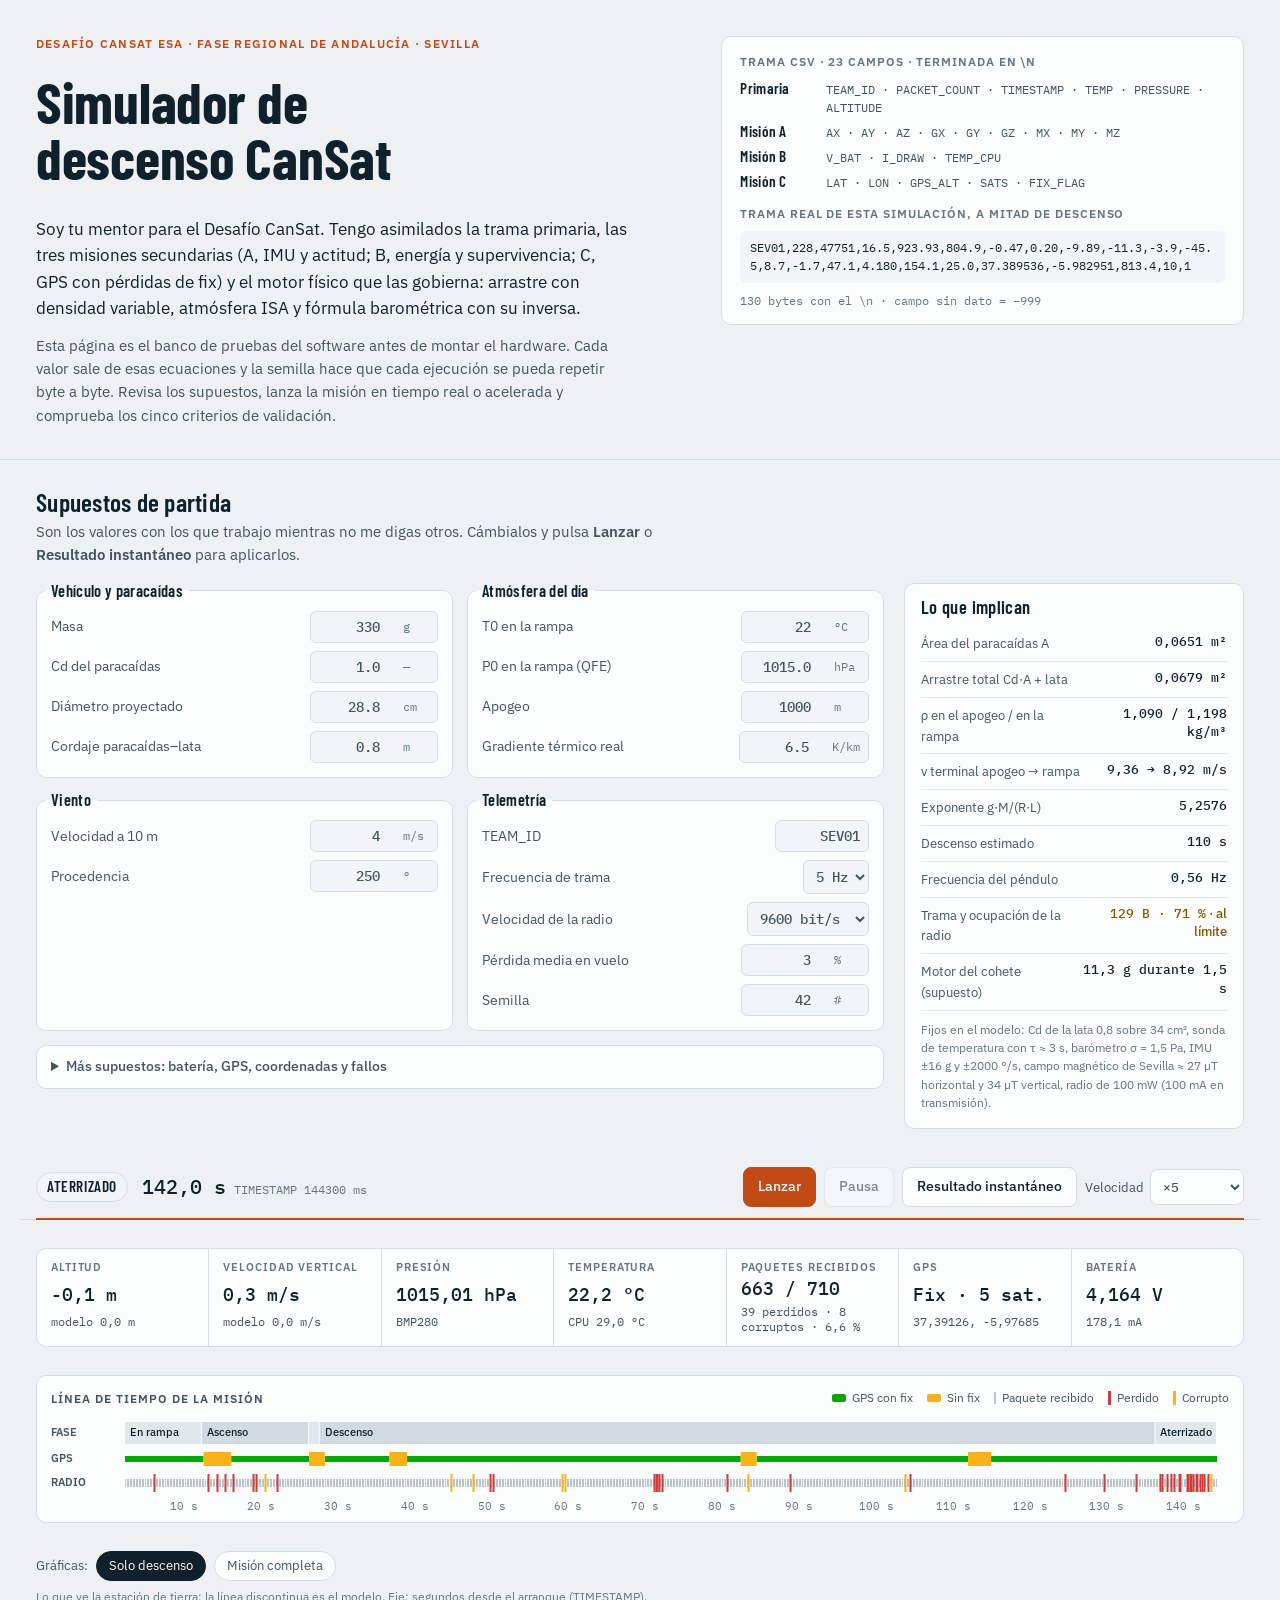
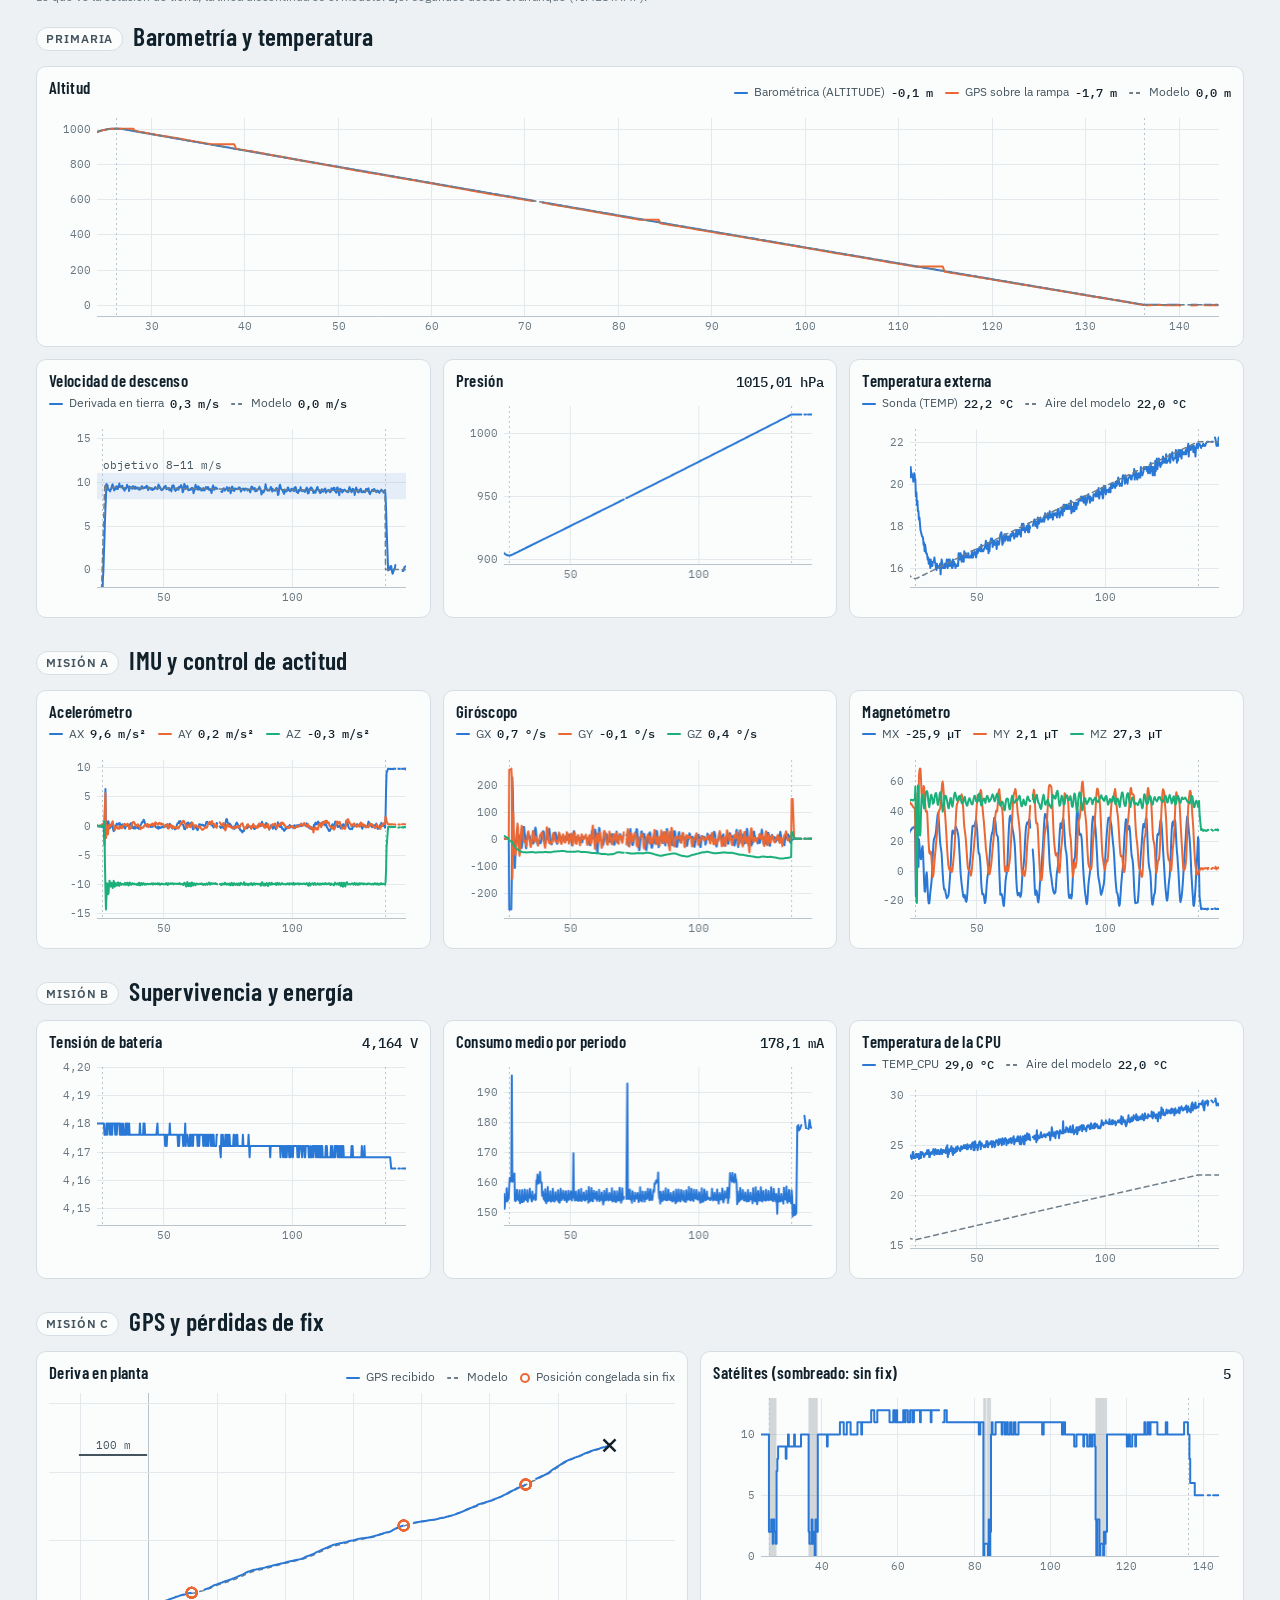
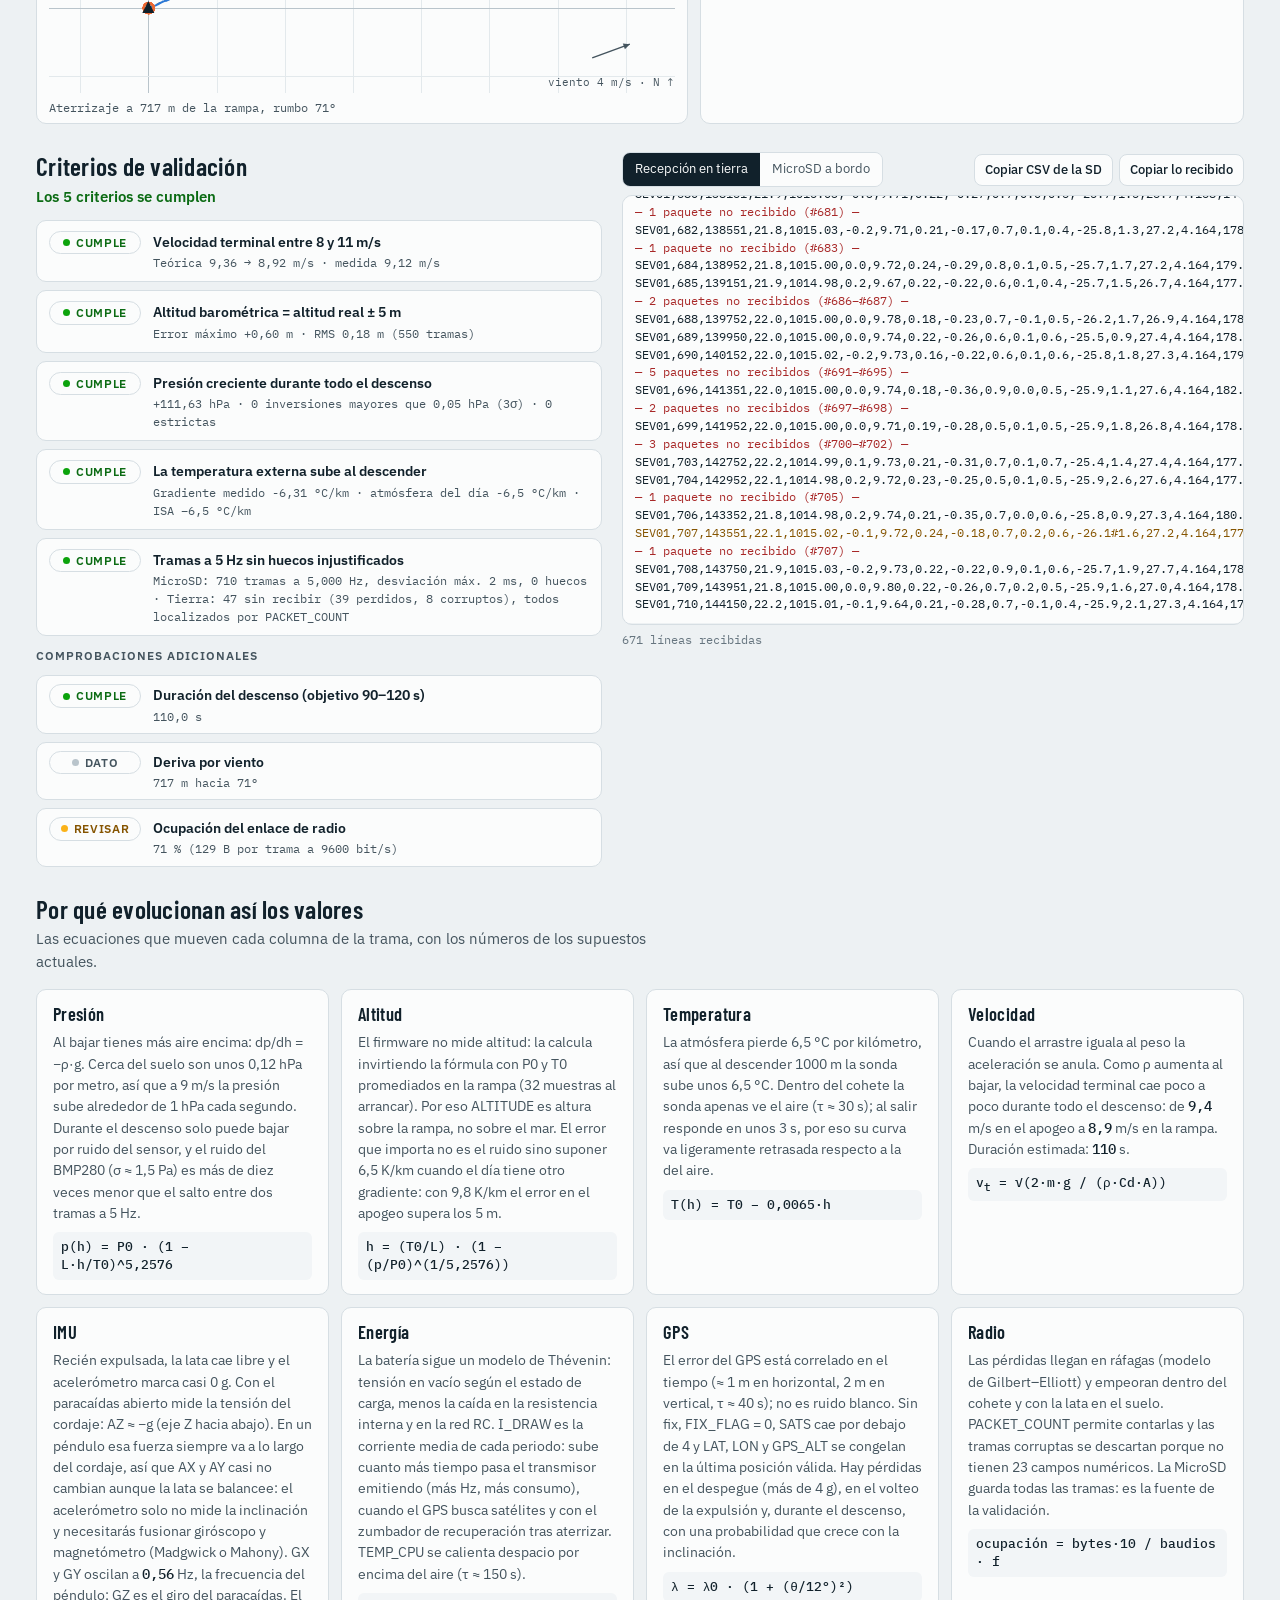
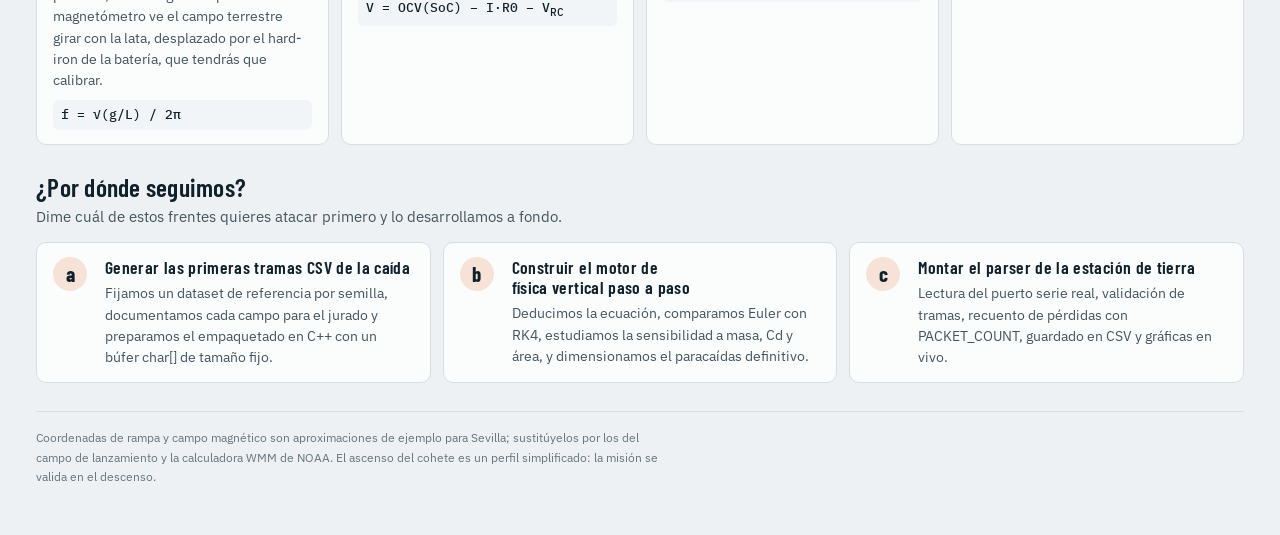
==== simulador/index.html @ bf9edc63 "Simulador web de descenso CanSat: física, sensores, trama, radio y validación Motor físico (arrastre" ====
<!doctype html>
<html lang="es">
<head>
<meta charset="utf-8">
<meta name="viewport" content="width=device-width, initial-scale=1, viewport-fit=cover">
<title>Simulador de descenso CanSat</title>
<meta name="claude:viewport-fit-sides" content="cover">
<meta name="description" content="Banco de pruebas del software de un CanSat: física de descenso, sensores, trama CSV, radio, estación de tierra y validación.">
<link rel="preconnect" href="https://fonts.googleapis.com">
<link rel="preconnect" href="https://fonts.gstatic.com" crossorigin>
<link rel="stylesheet" href="https://fonts.googleapis.com/css2?family=Barlow+Condensed:wght@500;600;700&family=IBM+Plex+Mono:wght@400;500&family=IBM+Plex+Sans:wght@400;500;600&display=swap">
<link rel="stylesheet" href="estilos.css">
</head>
<body>

<header class="brief">
  <div class="wrap brief-inner">
    <div class="brief-text">
      <p class="eyebrow">Desafío CanSat ESA · Fase regional de Andalucía · Sevilla</p>
      <h1>Simulador de descenso CanSat</h1>
      <p class="lead">Soy tu mentor para el Desafío CanSat. Tengo asimilados la trama primaria, las tres misiones secundarias (A, IMU y actitud; B, energía y supervivencia; C, GPS con pérdidas de fix) y el motor físico que las gobierna: arrastre con densidad variable, atmósfera ISA y fórmula barométrica con su inversa.</p>
      <p>Esta página es el banco de pruebas del software antes de montar el hardware. Cada valor sale de esas ecuaciones y la semilla hace que cada ejecución se pueda repetir byte a byte. Revisa los supuestos, lanza la misión en tiempo real o acelerada y comprueba los cinco criterios de validación.</p>
    </div>
    <aside class="frame-card" aria-labelledby="frame-title">
      <p class="card-label" id="frame-title">Trama CSV · 23 campos · terminada en \n</p>
      <dl class="frame-groups">
        <div><dt>Primaria</dt><dd>TEAM_ID · PACKET_COUNT · TIMESTAMP · TEMP · PRESSURE · ALTITUDE</dd></div>
        <div><dt>Misión A</dt><dd>AX · AY · AZ · GX · GY · GZ · MX · MY · MZ</dd></div>
        <div><dt>Misión B</dt><dd>V_BAT · I_DRAW · TEMP_CPU</dd></div>
        <div><dt>Misión C</dt><dd>LAT · LON · GPS_ALT · SATS · FIX_FLAG</dd></div>
      </dl>
      <p class="card-label">Trama real de esta simulación, a mitad de descenso</p>
      <p class="sample" id="sample-line">—</p>
      <p class="sample-meta"><span id="sample-bytes">—</span> · campo sin dato = −999</p>
    </aside>
  </div>
</header>

<main class="wrap">

  <section class="params" aria-labelledby="params-title">
    <div class="section-head">
      <h2 id="params-title">Supuestos de partida</h2>
      <p>Son los valores con los que trabajo mientras no me digas otros. Cámbialos y pulsa <b>Lanzar</b> o <b>Resultado instantáneo</b> para aplicarlos.</p>
    </div>
    <div class="params-grid">
      <form id="cfg" class="cfg" autocomplete="off">
        <fieldset>
          <legend>Vehículo y paracaídas</legend>
          <label for="f-mass">Masa <span class="field"><input id="f-mass" name="massG" type="number" step="1" min="150" max="600" value="330"><i>g</i></span></label>
          <label for="f-cd">Cd del paracaídas <span class="field"><input id="f-cd" name="cd" type="number" step="0.05" min="0.3" max="2" value="1.0"><i>—</i></span></label>
          <label for="f-chute">Diámetro proyectado <span class="field"><input id="f-chute" name="chuteCm" type="number" step="0.1" min="10" max="120" value="28.8"><i>cm</i></span></label>
          <label for="f-riser">Cordaje paracaídas–lata <span class="field"><input id="f-riser" name="riserM" type="number" step="0.05" min="0.2" max="3" value="0.8"><i>m</i></span></label>
        </fieldset>
        <fieldset>
          <legend>Atmósfera del día</legend>
          <label for="f-t0">T0 en la rampa <span class="field"><input id="f-t0" name="T0C" type="number" step="0.5" min="-20" max="45" value="22"><i>°C</i></span></label>
          <label for="f-p0">P0 en la rampa (QFE) <span class="field"><input id="f-p0" name="P0hPa" type="number" step="0.1" min="900" max="1060" value="1015.0"><i>hPa</i></span></label>
          <label for="f-apo">Apogeo <span class="field"><input id="f-apo" name="apogeeM" type="number" step="10" min="200" max="3000" value="1000"><i>m</i></span></label>
          <label for="f-lapse">Gradiente térmico real <span class="field"><input id="f-lapse" name="lapseKkm" type="number" step="0.1" min="-5" max="9.8" value="6.5"><i>K/km</i></span></label>
        </fieldset>
        <fieldset>
          <legend>Viento</legend>
          <label for="f-wind">Velocidad a 10 m <span class="field"><input id="f-wind" name="windMs" type="number" step="0.5" min="0" max="20" value="4"><i>m/s</i></span></label>
          <label for="f-wdir">Procedencia <span class="field"><input id="f-wdir" name="windFromDeg" type="number" step="5" min="0" max="359" value="250"><i>°</i></span></label>
        </fieldset>
        <fieldset>
          <legend>Telemetría</legend>
          <label for="f-team">TEAM_ID <span class="field"><input id="f-team" name="teamId" type="text" maxlength="12" value="SEV01" spellcheck="false"></span></label>
          <label for="f-rate">Frecuencia de trama <span class="field"><select id="f-rate" name="rateHz"><option value="1">1 Hz</option><option value="2">2 Hz</option><option value="3">3 Hz</option><option value="4">4 Hz</option><option value="5" selected>5 Hz</option></select></span></label>
          <label for="f-baud">Velocidad de la radio <span class="field"><select id="f-baud" name="baud"><option value="1200">1200 bit/s</option><option value="2400">2400 bit/s</option><option value="4800">4800 bit/s</option><option value="9600" selected>9600 bit/s</option><option value="19200">19200 bit/s</option></select></span></label>
          <label for="f-loss">Pérdida media en vuelo <span class="field"><input id="f-loss" name="lossPct" type="number" step="0.5" min="0" max="60" value="3"><i>%</i></span></label>
          <label for="f-seed">Semilla <span class="field"><input id="f-seed" name="seed" type="number" step="1" min="0" value="42"><i>#</i></span></label>
        </fieldset>
        <details class="advanced">
          <summary>Más supuestos: batería, GPS, coordenadas y fallos</summary>
          <fieldset>
            <legend class="sr-only">Supuestos avanzados</legend>
            <label for="f-gps">Actualización del GPS <span class="field"><select id="f-gps" name="gpsHz"><option value="1">1 Hz</option><option value="5" selected>5 Hz</option><option value="10">10 Hz</option></select></span></label>
            <label for="f-bat">Batería LiPo 1S <span class="field"><input id="f-bat" name="batteryMah" type="number" step="50" min="100" max="5000" value="600"><i>mAh</i></span></label>
            <label for="f-wait">Encendida en rampa antes <span class="field"><input id="f-wait" name="padWaitMin" type="number" step="5" min="0" max="180" value="0"><i>min</i></span></label>
            <label for="f-lat">Latitud de la rampa <span class="field"><input id="f-lat" name="lat0" type="number" step="0.0001" value="37.3891"><i>°</i></span></label>
            <label for="f-lon">Longitud de la rampa <span class="field"><input id="f-lon" name="lon0" type="number" step="0.0001" value="-5.9845"><i>°</i></span></label>
            <label for="f-elev">Elevación de la rampa <span class="field"><input id="f-elev" name="elevM" type="number" step="1" value="10"><i>m</i></span></label>
            <label class="check" for="f-faults"><input id="f-faults" name="faults" type="checkbox"> Inyectar fallos de sensor: el BMP280 calla 3 s y la IMU 2 s durante el descenso</label>
          </fieldset>
        </details>
      </form>

      <aside class="derived" aria-labelledby="derived-title">
        <h3 id="derived-title">Lo que implican</h3>
        <dl>
          <div><dt>Área del paracaídas A</dt><dd id="d-area">—</dd></div>
          <div><dt>Arrastre total Cd·A + lata</dt><dd id="d-cda">—</dd></div>
          <div><dt>ρ en el apogeo / en la rampa</dt><dd id="d-rho">—</dd></div>
          <div><dt>v terminal apogeo → rampa</dt><dd id="d-vt" data-state="ok">—</dd></div>
          <div><dt>Exponente g·M/(R·L)</dt><dd id="d-exp">—</dd></div>
          <div><dt>Descenso estimado</dt><dd id="d-tdesc">—</dd></div>
          <div><dt>Frecuencia del péndulo</dt><dd id="d-swing">—</dd></div>
          <div><dt>Trama y ocupación de la radio</dt><dd id="d-link" data-state="ok">—</dd></div>
          <div><dt>Motor del cohete (supuesto)</dt><dd id="d-boost">—</dd></div>
        </dl>
        <p class="fineprint">Fijos en el modelo: Cd de la lata 0,8 sobre 34 cm², sonda de temperatura con τ ≈ 3 s, barómetro σ = 1,5 Pa, IMU ±16 g y ±2000 °/s, campo magnético de Sevilla ≈ 27 µT horizontal y 34 µT vertical, radio de 100 mW (100 mA en transmisión).</p>
      </aside>
    </div>
  </section>

  <div class="controlbar" role="region" aria-label="Control de la simulación">
    <div class="cb-inner">
      <div class="cb-status">
        <span class="phase-pill" id="k-phase" data-phase="PAD">En rampa</span>
        <span class="clock"><span id="live-dot" class="live-dot" hidden></span><b id="k-time">0,0 s</b><small id="k-ts">TIMESTAMP 2350 ms</small></span>
      </div>
      <div class="cb-actions">
        <button type="button" id="btn-launch" class="btn btn-primary">Lanzar</button>
        <button type="button" id="btn-pause" class="btn" aria-pressed="false" disabled>Pausa</button>
        <button type="button" id="btn-instant" class="btn">Resultado instantáneo</button>
        <label class="speed" for="speed">Velocidad
          <select id="speed">
            <option value="1">×1 real</option>
            <option value="2">×2</option>
            <option value="5" selected>×5</option>
            <option value="10">×10</option>
            <option value="20">×20</option>
          </select>
        </label>
      </div>
      <p class="pending" id="pending-note" hidden>Has cambiado supuestos: se aplicarán en la próxima ejecución.</p>
      <div class="progress" id="progress" aria-hidden="true"></div>
    </div>
  </div>

  <section class="kpis" aria-label="Lectura actual en la estación de tierra">
    <div class="kpi"><span class="k-label">Altitud</span><b id="k-alt">—</b><small id="k-alt-sub"></small></div>
    <div class="kpi"><span class="k-label">Velocidad vertical</span><b id="k-vel">—</b><small id="k-vel-sub"></small></div>
    <div class="kpi"><span class="k-label">Presión</span><b id="k-pres">—</b><small>BMP280</small></div>
    <div class="kpi"><span class="k-label">Temperatura</span><b id="k-temp">—</b><small id="k-temp-sub"></small></div>
    <div class="kpi"><span class="k-label">Paquetes recibidos</span><b id="k-pkt">—</b><small id="k-pkt-sub"></small></div>
    <div class="kpi"><span class="k-label">GPS</span><b id="k-gps" data-state="ok">—</b><small id="k-gps-sub"></small></div>
    <div class="kpi"><span class="k-label">Batería</span><b id="k-bat">—</b><small id="k-bat-sub"></small></div>
  </section>

  <section class="timeline" aria-labelledby="tl-title">
    <div class="tl-head">
      <h2 id="tl-title" class="h-small">Línea de tiempo de la misión</h2>
      <ul class="tl-legend">
        <li><i class="sw sw-good"></i>GPS con fix</li>
        <li><i class="sw sw-warn"></i>Sin fix</li>
        <li><i class="sw sw-tick"></i>Paquete recibido</li>
        <li><i class="sw sw-bad"></i>Perdido</li>
        <li><i class="sw sw-warnline"></i>Corrupto</li>
      </ul>
    </div>
    <canvas id="cv-timeline" class="cv-timeline" role="img" aria-label="Fases de vuelo, estado del GPS y paquetes de radio a lo largo de la misión"></canvas>
  </section>

  <div class="view-switch" role="group" aria-label="Rango temporal de las gráficas">
    <span>Gráficas:</span>
    <button type="button" data-view="descent" aria-pressed="true">Solo descenso</button>
    <button type="button" data-view="full" aria-pressed="false">Misión completa</button>
    <span class="hint">Lo que ve la estación de tierra; la línea discontinua es el modelo. Eje: segundos desde el arranque (TIMESTAMP).</span>
  </div>

  <section class="group" aria-labelledby="g1">
    <h2 id="g1"><span class="tag">Primaria</span> Barometría y temperatura</h2>
    <div class="charts">
      <figure class="chart chart-wide" data-chart="alt">
        <figcaption><h3>Altitud</h3><ul class="legend"></ul></figcaption>
        <canvas role="img" aria-label="Altitud barométrica, GPS y del modelo frente al tiempo"></canvas>
      </figure>
      <figure class="chart" data-chart="vel">
        <figcaption><h3>Velocidad de descenso</h3><ul class="legend"></ul></figcaption>
        <canvas role="img" aria-label="Velocidad vertical derivada de la altitud frente a la banda objetivo de 8 a 11 m/s"></canvas>
      </figure>
      <figure class="chart" data-chart="pres">
        <figcaption><h3>Presión</h3><ul class="legend"></ul></figcaption>
        <canvas role="img" aria-label="Presión atmosférica frente al tiempo"></canvas>
      </figure>
      <figure class="chart" data-chart="temp">
        <figcaption><h3>Temperatura externa</h3><ul class="legend"></ul></figcaption>
        <canvas role="img" aria-label="Temperatura de la sonda y del aire frente al tiempo"></canvas>
      </figure>
    </div>
  </section>

  <section class="group" aria-labelledby="g2">
    <h2 id="g2"><span class="tag">Misión A</span> IMU y control de actitud</h2>
    <div class="charts charts-3">
      <figure class="chart" data-chart="acc">
        <figcaption><h3>Acelerómetro</h3><ul class="legend"></ul></figcaption>
        <canvas role="img" aria-label="Aceleraciones AX, AY y AZ"></canvas>
      </figure>
      <figure class="chart" data-chart="gyr">
        <figcaption><h3>Giróscopo</h3><ul class="legend"></ul></figcaption>
        <canvas role="img" aria-label="Velocidades angulares GX, GY y GZ"></canvas>
      </figure>
      <figure class="chart" data-chart="mag">
        <figcaption><h3>Magnetómetro</h3><ul class="legend"></ul></figcaption>
        <canvas role="img" aria-label="Campo magnético MX, MY y MZ"></canvas>
      </figure>
    </div>
  </section>

  <section class="group" aria-labelledby="g3">
    <h2 id="g3"><span class="tag">Misión B</span> Supervivencia y energía</h2>
    <div class="charts charts-3">
      <figure class="chart" data-chart="vbat">
        <figcaption><h3>Tensión de batería</h3><ul class="legend"></ul></figcaption>
        <canvas role="img" aria-label="Tensión de la batería frente al tiempo"></canvas>
      </figure>
      <figure class="chart" data-chart="idraw">
        <figcaption><h3>Consumo medio por periodo</h3><ul class="legend"></ul></figcaption>
        <canvas role="img" aria-label="Corriente consumida frente al tiempo"></canvas>
      </figure>
      <figure class="chart" data-chart="tcpu">
        <figcaption><h3>Temperatura de la CPU</h3><ul class="legend"></ul></figcaption>
        <canvas role="img" aria-label="Temperatura de la CPU y del aire frente al tiempo"></canvas>
      </figure>
    </div>
  </section>

  <section class="group" aria-labelledby="g4">
    <h2 id="g4"><span class="tag">Misión C</span> GPS y pérdidas de fix</h2>
    <div class="charts charts-gps">
      <figure class="chart chart-map">
        <figcaption><h3>Deriva en planta</h3>
          <ul class="legend">
            <li><i class="key" style="--c: var(--s1)"></i><span>GPS recibido</span></li>
            <li><i class="key key-dash" style="--c: var(--ref)"></i><span>Modelo</span></li>
            <li><i class="ring"></i><span>Posición congelada sin fix</span></li>
          </ul>
        </figcaption>
        <canvas id="cv-map" class="cv-map" role="img" aria-label="Trayectoria horizontal de la lata desde la rampa"></canvas>
        <p class="map-caption" id="map-caption">—</p>
      </figure>
      <figure class="chart" data-chart="sats">
        <figcaption><h3>Satélites (sombreado: sin fix)</h3><ul class="legend"></ul></figcaption>
        <canvas role="img" aria-label="Número de satélites y ventanas sin fix"></canvas>
      </figure>
    </div>
  </section>

  <section class="split" aria-label="Validación y registro de tramas">
    <div class="validation">
      <div class="section-head">
        <h2>Criterios de validación</h2>
        <p class="val-summary" id="val-summary" data-state="pending">—</p>
      </div>
      <ol class="val-list" id="val-list"></ol>
      <h3 class="h-small">Comprobaciones adicionales</h3>
      <ul class="val-list val-info" id="val-info"></ul>
    </div>
    <div class="console">
      <div class="console-head">
        <div class="tabs" role="tablist" aria-label="Registro">
          <button type="button" role="tab" data-tab="rx" aria-selected="true">Recepción en tierra</button>
          <button type="button" role="tab" data-tab="sd" aria-selected="false">MicroSD a bordo</button>
        </div>
        <div class="console-actions">
          <button type="button" class="btn btn-small" id="copy-sd">Copiar CSV de la SD</button>
          <button type="button" class="btn btn-small" id="copy-rx">Copiar lo recibido</button>
        </div>
      </div>
      <div class="log" id="log" role="log" aria-live="off" tabindex="0"></div>
      <p class="log-count" id="log-count">—</p>
      <textarea id="copy-fallback" class="copy-fallback" rows="4" hidden aria-label="Texto para copiar"></textarea>
    </div>
  </section>

  <section class="physics" aria-labelledby="phys-title">
    <div class="section-head">
      <h2 id="phys-title">Por qué evolucionan así los valores</h2>
      <p>Las ecuaciones que mueven cada columna de la trama, con los números de los supuestos actuales.</p>
    </div>
    <div class="phys-grid">
      <article>
        <h3>Presión</h3>
        <p>Al bajar tienes más aire encima: dp/dh = −ρ·g. Cerca del suelo son unos 0,12 hPa por metro, así que a 9 m/s la presión sube alrededor de 1 hPa cada segundo. Durante el descenso solo puede bajar por ruido del sensor, y el ruido del BMP280 (σ ≈ 1,5 Pa) es más de diez veces menor que el salto entre dos tramas a 5 Hz.</p>
        <p class="eq">p(h) = P0 · (1 − L·h/T0)^5,2576</p>
      </article>
      <article>
        <h3>Altitud</h3>
        <p>El firmware no mide altitud: la calcula invirtiendo la fórmula con P0 y T0 promediados en la rampa (32 muestras al arrancar). Por eso ALTITUDE es altura sobre la rampa, no sobre el mar. El error que importa no es el ruido sino suponer 6,5 K/km cuando el día tiene otro gradiente: con 9,8 K/km el error en el apogeo supera los 5 m.</p>
        <p class="eq">h = (T0/L) · (1 − (p/P0)^(1/5,2576))</p>
      </article>
      <article>
        <h3>Temperatura</h3>
        <p>La atmósfera pierde 6,5 °C por kilómetro, así que al descender 1000 m la sonda sube unos 6,5 °C. Dentro del cohete la sonda apenas ve el aire (τ ≈ 30 s); al salir responde en unos 3 s, por eso su curva va ligeramente retrasada respecto a la del aire.</p>
        <p class="eq">T(h) = T0 − 0,0065·h</p>
      </article>
      <article>
        <h3>Velocidad</h3>
        <p>Cuando el arrastre iguala al peso la aceleración se anula. Como ρ aumenta al bajar, la velocidad terminal cae poco a poco durante todo el descenso: de <b data-live="vtTop">—</b> m/s en el apogeo a <b data-live="vtGround">—</b> m/s en la rampa. Duración estimada: <b data-live="tDesc">—</b> s.</p>
        <p class="eq">v<sub>t</sub> = √(2·m·g / (ρ·Cd·A))</p>
      </article>
      <article>
        <h3>IMU</h3>
        <p>Recién expulsada, la lata cae libre y el acelerómetro marca casi 0 g. Con el paracaídas abierto mide la tensión del cordaje: AZ ≈ −g (eje Z hacia abajo). En un péndulo esa fuerza siempre va a lo largo del cordaje, así que AX y AY casi no cambian aunque la lata se balancee: el acelerómetro solo no mide la inclinación y necesitarás fusionar giróscopo y magnetómetro (Madgwick o Mahony). GX y GY oscilan a <b data-live="fSwing">—</b> Hz, la frecuencia del péndulo; GZ es el giro del paracaídas. El magnetómetro ve el campo terrestre girar con la lata, desplazado por el hard-iron de la batería, que tendrás que calibrar.</p>
        <p class="eq">f = √(g/L) / 2π</p>
      </article>
      <article>
        <h3>Energía</h3>
        <p>La batería sigue un modelo de Thévenin: tensión en vacío según el estado de carga, menos la caída en la resistencia interna y en la red RC. I_DRAW es la corriente media de cada periodo: sube cuanto más tiempo pasa el transmisor emitiendo (más Hz, más consumo), cuando el GPS busca satélites y con el zumbador de recuperación tras aterrizar. TEMP_CPU se calienta despacio por encima del aire (τ ≈ 150 s).</p>
        <p class="eq">V = OCV(SoC) − I·R0 − V<sub>RC</sub></p>
      </article>
      <article>
        <h3>GPS</h3>
        <p>El error del GPS está correlado en el tiempo (≈ 1 m en horizontal, 2 m en vertical, τ ≈ 40 s); no es ruido blanco. Sin fix, FIX_FLAG = 0, SATS cae por debajo de 4 y LAT, LON y GPS_ALT se congelan en la última posición válida. Hay pérdidas en el despegue (más de 4 g), en el volteo de la expulsión y, durante el descenso, con una probabilidad que crece con la inclinación.</p>
        <p class="eq">λ = λ0 · (1 + (θ/12°)²)</p>
      </article>
      <article>
        <h3>Radio</h3>
        <p>Las pérdidas llegan en ráfagas (modelo de Gilbert–Elliott) y empeoran dentro del cohete y con la lata en el suelo. PACKET_COUNT permite contarlas y las tramas corruptas se descartan porque no tienen 23 campos numéricos. La MicroSD guarda todas las tramas: es la fuente de la validación.</p>
        <p class="eq">ocupación = bytes·10 / baudios · f</p>
      </article>
    </div>
  </section>

  <section class="next" aria-labelledby="next-title">
    <div class="section-head">
      <h2 id="next-title">¿Por dónde seguimos?</h2>
      <p>Dime cuál de estos frentes quieres atacar primero y lo desarrollamos a fondo.</p>
    </div>
    <ol class="next-list">
      <li><span class="opt">a</span><div><h3>Generar las primeras tramas CSV de la caída</h3><p>Fijamos un dataset de referencia por semilla, documentamos cada campo para el jurado y preparamos el empaquetado en C++ con un búfer char[] de tamaño fijo.</p></div></li>
      <li><span class="opt">b</span><div><h3>Construir el motor de física vertical paso a paso</h3><p>Deducimos la ecuación, comparamos Euler con RK4, estudiamos la sensibilidad a masa, Cd y área, y dimensionamos el paracaídas definitivo.</p></div></li>
      <li><span class="opt">c</span><div><h3>Montar el parser de la estación de tierra</h3><p>Lectura del puerto serie real, validación de tramas, recuento de pérdidas con PACKET_COUNT, guardado en CSV y gráficas en vivo.</p></div></li>
    </ol>
  </section>

  <footer class="foot">
    <p>Coordenadas de rampa y campo magnético son aproximaciones de ejemplo para Sevilla; sustitúyelos por los del campo de lanzamiento y la calculadora WMM de NOAA. El ascenso del cohete es un perfil simplificado: la misión se valida en el descenso.</p>
  </footer>
</main>

<script src="simulacion.js"></script>
</body>
</html>
---- simulador/estilos.css ----
/* Consola de estación de tierra: cabecera con el briefing del mentor, panel de supuestos,
   barra de control fija, instrumentos agrupados por misión, validación junto al registro de tramas. */
:root {
  --bg: #edf1f3;          /* plano de la página: gris frío de sala de control */
  --panel: #fbfcfc;       /* superficie de instrumentos */
  --panel-2: #f2f5f7;
  --ink: #11212b;
  --ink-2: #44545e;
  --muted: #66757f;
  --line: #d6dee3;
  --grid: #e3e9ec;
  --axis: #b9c4cb;
  --accent: #c24a17;      /* naranja de paracaídas, solo para la acción principal y el instante actual */
  --accent-ink: #ffffff;
  --accent-soft: #f6e2d7;
  --s1: #2a78d6;
  --s2: #eb6834;
  --s3: #1baf7a;
  --ref: #6f7e88;
  --band: rgba(42, 120, 214, 0.10);
  --shade: rgba(102, 117, 127, 0.18);
  --good: #0ca30c;
  --good-ink: #0b6b13;
  --warn: #fab219;
  --warn-ink: #855400;
  --bad: #d03b3b;
  --bad-ink: #a82828;
  --seg-1: #e1e8ec;
  --seg-2: #d0dae0;
  --font-display: "Barlow Condensed", "Arial Narrow", "Roboto Condensed", system-ui, sans-serif;
  --font-body: "IBM Plex Sans", system-ui, -apple-system, "Segoe UI", Roboto, sans-serif;
  --font-mono: "IBM Plex Mono", ui-monospace, "SFMono-Regular", Menlo, Consolas, monospace;
  --radius: 10px;
  --gutter-l: max(16px, env(safe-area-inset-left, 0px));
  --gutter-r: max(16px, env(safe-area-inset-right, 0px));
}

@media (prefers-color-scheme: dark) {
  :root:not([data-theme="light"]) {
    --bg: #0b1216;
    --panel: #121b20;
    --panel-2: #17222a;
    --ink: #e5ecef;
    --ink-2: #a6b3bb;
    --muted: #84929b;
    --line: #243239;
    --grid: #1e2a31;
    --axis: #35454e;
    --accent: #ee7340;
    --accent-ink: #170b05;
    --accent-soft: #3a2116;
    --s1: #3987e5;
    --s2: #d95926;
    --s3: #199e70;
    --ref: #8d9ba4;
    --band: rgba(57, 135, 229, 0.15);
    --shade: rgba(141, 155, 164, 0.18);
    --good-ink: #46c246;
    --warn-ink: #f2b53a;
    --bad-ink: #f07a7a;
    --seg-1: #1c2830;
    --seg-2: #26353e;
    color-scheme: dark;
  }
}
:root[data-theme="dark"] {
  --bg: #0b1216;
  --panel: #121b20;
  --panel-2: #17222a;
  --ink: #e5ecef;
  --ink-2: #a6b3bb;
  --muted: #84929b;
  --line: #243239;
  --grid: #1e2a31;
  --axis: #35454e;
  --accent: #ee7340;
  --accent-ink: #170b05;
  --accent-soft: #3a2116;
  --s1: #3987e5;
  --s2: #d95926;
  --s3: #199e70;
  --ref: #8d9ba4;
  --band: rgba(57, 135, 229, 0.15);
  --shade: rgba(141, 155, 164, 0.18);
  --good-ink: #46c246;
  --warn-ink: #f2b53a;
  --bad-ink: #f07a7a;
  --seg-1: #1c2830;
  --seg-2: #26353e;
  color-scheme: dark;
}

/* ───────── Base ───────── */
*, *::before, *::after { box-sizing: border-box; }
:root { padding-top: env(safe-area-inset-top, 0px); padding-bottom: env(safe-area-inset-bottom, 0px); }
[hidden] { display: none !important; }
html { -webkit-text-size-adjust: 100%; }
body {
  margin: 0;
  background: var(--bg);
  color: var(--ink);
  font: 400 15px/1.55 var(--font-body);
  -webkit-font-smoothing: antialiased;
}
body::before {
  content: "";
  position: fixed;
  inset: 0 0 auto;
  height: env(safe-area-inset-top, 0px);
  z-index: 10;
  background: var(--bg);
}
h1, h2, h3 { margin: 0; text-wrap: balance; }
p { margin: 0; }
b { font-weight: 600; }
button, input, select, textarea { font: inherit; color: inherit; }
:focus-visible { outline: 2px solid var(--s1); outline-offset: 2px; }

.wrap {
  max-width: 1240px;
  margin-inline: auto;
  padding-left: var(--gutter-l);
  padding-right: var(--gutter-r);
}
.sr-only { position: absolute; width: 1px; height: 1px; overflow: hidden; clip: rect(0 0 0 0); white-space: nowrap; }

.section-head { display: grid; gap: 4px; }
.section-head h2, .group > h2 {
  font: 600 1.6rem/1.1 var(--font-display);
  letter-spacing: 0.01em;
}
.section-head p { color: var(--ink-2); max-width: 70ch; }
.h-small {
  font: 600 0.78rem/1.2 var(--font-body);
  text-transform: uppercase;
  letter-spacing: 0.08em;
  color: var(--ink-2);
}

/* ───────── Briefing ───────── */
.brief { border-bottom: 1px solid var(--line); }
.brief-inner {
  display: grid;
  grid-template-columns: minmax(0, 1.25fr) minmax(0, 1fr);
  gap: 32px;
  padding-block: 36px 32px;
  align-items: start;
}
.eyebrow {
  font: 600 0.78rem/1.2 var(--font-body);
  text-transform: uppercase;
  letter-spacing: 0.1em;
  color: var(--accent);
  margin-bottom: 10px;
}
.brief h1 {
  font: 700 clamp(2.3rem, 5vw, 3.6rem)/0.98 var(--font-display);
  letter-spacing: -0.005em;
  margin-bottom: 18px;
}
.brief-text { display: grid; gap: 12px; max-width: 66ch; }
.brief-text .lead { font-size: 1.07rem; color: var(--ink); }
.brief-text p:not(.lead):not(.eyebrow) { color: var(--ink-2); }

.frame-card {
  background: var(--panel);
  border: 1px solid var(--line);
  border-radius: var(--radius);
  padding: 18px 18px 16px;
  display: grid;
  gap: 10px;
  min-width: 0;
}
.card-label {
  font: 600 0.72rem/1.2 var(--font-body);
  text-transform: uppercase;
  letter-spacing: 0.08em;
  color: var(--muted);
}
.frame-groups { margin: 0 0 6px; display: grid; gap: 6px; }
.frame-groups div { display: grid; grid-template-columns: 76px minmax(0, 1fr); gap: 10px; align-items: baseline; }
.frame-groups dt { font: 600 0.95rem/1.2 var(--font-display); letter-spacing: 0.02em; }
.frame-groups dd { margin: 0; font: 400 0.78rem/1.45 var(--font-mono); color: var(--ink-2); overflow-wrap: anywhere; }
.sample {
  font: 400 0.74rem/1.5 var(--font-mono);
  background: var(--panel-2);
  border-radius: 6px;
  padding: 8px 10px;
  overflow-wrap: anywhere;
  color: var(--ink);
}
.sample-meta { font: 400 0.75rem/1.3 var(--font-mono); color: var(--muted); }

main.wrap { display: grid; gap: 28px; padding-block: 28px 48px; }

/* ───────── Supuestos ───────── */
.params { display: grid; gap: 16px; }
.params-grid {
  display: grid;
  grid-template-columns: minmax(0, 1fr) minmax(260px, 340px);
  gap: 20px;
  align-items: start;
}
.cfg {
  display: grid;
  grid-template-columns: repeat(2, minmax(0, 1fr));
  gap: 14px;
  min-width: 0;
}
.cfg fieldset {
  margin: 0;
  border: 1px solid var(--line);
  border-radius: var(--radius);
  background: var(--panel);
  padding: 12px 14px 14px;
  display: grid;
  gap: 8px;
  align-content: start;
  min-width: 0;
}
.cfg legend {
  font: 600 1.02rem/1 var(--font-display);
  letter-spacing: 0.02em;
  padding: 0 6px;
  margin-left: -6px;
}
.cfg label {
  display: flex;
  justify-content: space-between;
  align-items: center;
  gap: 10px;
  font-size: 0.86rem;
  color: var(--ink-2);
}
.field {
  display: inline-flex;
  align-items: center;
  border: 1px solid var(--line);
  border-radius: 6px;
  background: var(--panel-2);
  flex: 0 0 auto;
}
.field:focus-within { border-color: var(--s1); }
.field input, .field select {
  border: 0;
  background: transparent;
  font: 500 0.85rem/1 var(--font-mono);
  padding: 6px 8px;
  width: 92px;
  text-align: right;
  font-variant-numeric: tabular-nums;
}
.field select { width: auto; text-align: left; padding-right: 4px; }
.field input:focus, .field select:focus { outline: none; }
.field i {
  font: 400 0.75rem/1 var(--font-mono);
  font-style: normal;
  color: var(--muted);
  padding-right: 8px;
  min-width: 34px;
}
.advanced {
  grid-column: 1 / -1;
  border: 1px solid var(--line);
  border-radius: var(--radius);
  background: var(--panel);
}
.advanced summary {
  cursor: pointer;
  padding: 10px 14px;
  font-size: 0.88rem;
  font-weight: 500;
  color: var(--ink-2);
}
.advanced fieldset {
  border: 0;
  border-top: 1px solid var(--line);
  border-radius: 0 0 var(--radius) var(--radius);
  grid-template-columns: repeat(2, minmax(0, 1fr));
  column-gap: 24px;
}
.cfg label.check { justify-content: flex-start; grid-column: 1 / -1; gap: 8px; }
.check input { width: 16px; height: 16px; accent-color: var(--accent); }

.derived {
  background: var(--panel);
  border: 1px solid var(--line);
  border-radius: var(--radius);
  padding: 14px 16px 16px;
  display: grid;
  gap: 10px;
}
.derived h3 { font: 600 1.15rem/1 var(--font-display); letter-spacing: 0.02em; }
.derived dl { margin: 0; display: grid; gap: 0; }
.derived dl div {
  display: flex;
  justify-content: space-between;
  gap: 12px;
  padding: 7px 0;
  border-bottom: 1px solid var(--grid);
  font-size: 0.84rem;
}
.derived dt { color: var(--ink-2); }
.derived dd { margin: 0; font: 500 0.82rem/1.4 var(--font-mono); text-align: right; font-variant-numeric: tabular-nums; }
.derived dd[data-state="fail"] { color: var(--bad-ink); }
.derived dd[data-state="warn"] { color: var(--warn-ink); }
.derived dd[data-state="fail"]::after { content: " · fuera de 8–11"; font-family: var(--font-body); }
#d-link[data-state="fail"]::after { content: " · saturada"; }
#d-link[data-state="warn"]::after { content: " · al límite"; font-family: var(--font-body); }
.fineprint { font-size: 0.76rem; color: var(--muted); line-height: 1.5; }

/* ───────── Barra de control ───────── */
.controlbar {
  position: sticky;
  top: env(safe-area-inset-top, 0px);
  z-index: 5;
  background: var(--bg);
  margin-inline: calc(-1 * var(--gutter-l)) calc(-1 * var(--gutter-r));
  padding-left: var(--gutter-l);
  padding-right: var(--gutter-r);
  border-bottom: 1px solid var(--line);
}
.cb-inner {
  position: relative;
  display: flex;
  flex-wrap: wrap;
  align-items: center;
  justify-content: space-between;
  gap: 10px 16px;
  padding-block: 10px 12px;
}
.cb-status { display: flex; align-items: center; gap: 14px; flex-wrap: wrap; }
.phase-pill {
  font: 600 0.95rem/1 var(--font-display);
  letter-spacing: 0.04em;
  text-transform: uppercase;
  padding: 6px 10px;
  border-radius: 999px;
  background: var(--panel-2);
  border: 1px solid var(--line);
}
.phase-pill[data-phase="ASCENSO"], .phase-pill[data-phase="EXPULSION"] { background: var(--accent-soft); border-color: transparent; }
.phase-pill[data-phase="DESCENSO"] { background: var(--band); border-color: transparent; }
.clock { display: inline-flex; align-items: baseline; gap: 8px; }
.clock b { font: 500 1.25rem/1 var(--font-mono); font-variant-numeric: tabular-nums; }
.clock small { font: 400 0.75rem/1 var(--font-mono); color: var(--muted); }
.live-dot {
  width: 8px; height: 8px; border-radius: 50%;
  background: var(--accent);
  align-self: center;
  animation: pulse 1.2s ease-in-out infinite;
}
@keyframes pulse { 50% { opacity: 0.35; } }
.cb-actions { display: flex; flex-wrap: wrap; align-items: center; gap: 8px; }
.btn {
  border: 1px solid var(--line);
  background: var(--panel);
  color: var(--ink);
  border-radius: 8px;
  padding: 8px 14px;
  font-size: 0.88rem;
  font-weight: 500;
  cursor: pointer;
  transition: background-color 0.15s, border-color 0.15s;
}
.btn:hover:not(:disabled) { border-color: var(--axis); background: var(--panel-2); }
.btn:disabled { opacity: 0.5; cursor: default; }
.btn-primary { background: var(--accent); border-color: var(--accent); color: var(--accent-ink); }
.btn-primary:hover:not(:disabled) { background: var(--accent); border-color: var(--ink); }
.btn-small { padding: 5px 10px; font-size: 0.8rem; }
.speed { display: inline-flex; align-items: center; gap: 6px; font-size: 0.84rem; color: var(--ink-2); }
.speed select {
  border: 1px solid var(--line);
  background: var(--panel);
  border-radius: 8px;
  padding: 7px 8px;
  font: 500 0.84rem/1 var(--font-mono);
}
.pending {
  flex-basis: 100%;
  font-size: 0.8rem;
  color: var(--warn-ink);
}
.progress {
  position: absolute;
  left: 0; right: 0; bottom: -1px;
  height: 2px;
  background: linear-gradient(to right, var(--accent) var(--p, 0%), transparent var(--p, 0%));
}

/* ───────── KPIs ───────── */
.kpis {
  display: grid;
  grid-template-columns: repeat(7, minmax(0, 1fr));
  gap: 1px;
  background: var(--line);
  border: 1px solid var(--line);
  border-radius: var(--radius);
  overflow: hidden;
}
.kpi { background: var(--panel); padding: 12px 14px; display: grid; gap: 4px; min-width: 0; }
.k-label {
  font: 600 0.7rem/1.2 var(--font-body);
  text-transform: uppercase;
  letter-spacing: 0.08em;
  color: var(--muted);
}
.kpi b { font: 500 1.15rem/1.15 var(--font-mono); font-variant-numeric: tabular-nums; overflow-wrap: anywhere; }
.kpi small { font: 400 0.74rem/1.3 var(--font-mono); color: var(--ink-2); overflow-wrap: anywhere; }
#k-gps[data-state="warn"] { color: var(--warn-ink); }

/* ───────── Línea de tiempo ───────── */
.timeline {
  background: var(--panel);
  border: 1px solid var(--line);
  border-radius: var(--radius);
  padding: 12px 14px 10px;
  display: grid;
  gap: 8px;
}
.tl-head { display: flex; flex-wrap: wrap; justify-content: space-between; align-items: center; gap: 8px 16px; }
.tl-legend { list-style: none; margin: 0; padding: 0; display: flex; flex-wrap: wrap; gap: 4px 14px; font-size: 0.78rem; color: var(--ink-2); }
.tl-legend li { display: inline-flex; align-items: center; gap: 6px; }
.sw { display: inline-block; width: 14px; height: 8px; border-radius: 2px; }
.sw-good { background: var(--good); }
.sw-warn { background: var(--warn); }
.sw-tick { width: 2px; height: 12px; background: var(--axis); border-radius: 0; }
.sw-bad { width: 3px; height: 14px; background: var(--bad); border-radius: 0; }
.sw-warnline { width: 3px; height: 14px; background: var(--warn); border-radius: 0; }
.cv-timeline { width: 100%; height: 96px; display: block; }

/* ───────── Gráficas ───────── */
.view-switch {
  display: flex;
  flex-wrap: wrap;
  align-items: center;
  gap: 6px 8px;
  font-size: 0.84rem;
  color: var(--ink-2);
  margin-bottom: -12px;
}
.view-switch button {
  border: 1px solid var(--line);
  background: var(--panel);
  border-radius: 999px;
  padding: 4px 12px;
  font-size: 0.82rem;
  cursor: pointer;
}
.view-switch button[aria-pressed="true"] { background: var(--ink); color: var(--panel); border-color: var(--ink); }
.view-switch .hint { flex-basis: 100%; font-size: 0.78rem; color: var(--muted); }

.group { display: grid; gap: 12px; }
.group > h2 { display: flex; align-items: baseline; gap: 10px; flex-wrap: wrap; }
.tag {
  font: 600 0.72rem/1 var(--font-body);
  text-transform: uppercase;
  letter-spacing: 0.08em;
  color: var(--ink-2);
  border: 1px solid var(--line);
  background: var(--panel);
  border-radius: 999px;
  padding: 5px 9px;
  position: relative;
  top: -3px;
}
.charts { display: grid; grid-template-columns: repeat(3, minmax(0, 1fr)); gap: 12px; }
.charts-3 { grid-template-columns: repeat(3, minmax(0, 1fr)); }
.charts-gps { grid-template-columns: minmax(0, 1.2fr) minmax(0, 1fr); }
.chart {
  margin: 0;
  background: var(--panel);
  border: 1px solid var(--line);
  border-radius: var(--radius);
  padding: 10px 12px 8px;
  display: grid;
  gap: 6px;
  min-width: 0;
  align-content: start;
}
.chart-wide { grid-column: 1 / -1; }
.chart figcaption { display: flex; flex-wrap: wrap; align-items: baseline; justify-content: space-between; gap: 4px 12px; }
.chart h3 { font: 600 1.05rem/1.2 var(--font-display); letter-spacing: 0.02em; }
.chart canvas { width: 100%; height: 190px; display: block; touch-action: pan-y; }
.chart-wide canvas { height: 230px; }
.legend {
  list-style: none;
  margin: 0;
  padding: 0;
  display: flex;
  flex-wrap: wrap;
  gap: 2px 12px;
  font-size: 0.76rem;
  color: var(--ink-2);
}
.legend li { display: inline-flex; align-items: center; gap: 6px; }
.legend b { font: 500 0.76rem/1 var(--font-mono); color: var(--ink); font-variant-numeric: tabular-nums; }
.legend-single .key, .legend-single span { display: none; }
.legend-single b { font-size: 0.9rem; }
.key { display: inline-block; width: 14px; height: 2px; border-radius: 1px; background: var(--c); }
.key-dash { background: repeating-linear-gradient(to right, var(--c) 0 4px, transparent 4px 7px); }
.ring { display: inline-block; width: 10px; height: 10px; border-radius: 50%; border: 2px solid var(--s2); }
.cv-map { height: 300px !important; }
.map-caption { font: 400 0.78rem/1.3 var(--font-mono); color: var(--ink-2); }

/* ───────── Validación y registro ───────── */
.split { display: grid; grid-template-columns: minmax(0, 1fr) minmax(0, 1.1fr); gap: 20px; align-items: start; }
.validation { display: grid; gap: 12px; min-width: 0; }
.val-summary { font-weight: 600; }
.val-summary[data-state="ok"] { color: var(--good-ink); }
.val-summary[data-state="fail"] { color: var(--bad-ink); }
.val-summary[data-state="pending"] { color: var(--ink-2); }
.val-list { list-style: none; margin: 0; padding: 0; display: grid; gap: 8px; }
.val-list li {
  display: grid;
  grid-template-columns: 92px minmax(0, 1fr);
  gap: 12px;
  align-items: start;
  background: var(--panel);
  border: 1px solid var(--line);
  border-radius: var(--radius);
  padding: 10px 12px;
}
.chip {
  display: inline-flex;
  align-items: center;
  justify-content: center;
  gap: 6px;
  font: 600 0.72rem/1 var(--font-body);
  text-transform: uppercase;
  letter-spacing: 0.06em;
  padding: 5px 0;
  border-radius: 999px;
  border: 1px solid var(--line);
  color: var(--ink-2);
}
.chip::before { content: ""; width: 7px; height: 7px; border-radius: 50%; background: var(--axis); }
li[data-state="ok"] .chip { color: var(--good-ink); }
li[data-state="ok"] .chip::before { background: var(--good); }
li[data-state="fail"] .chip { color: var(--bad-ink); }
li[data-state="fail"] .chip::before { background: var(--bad); }
li[data-state="warn"] .chip { color: var(--warn-ink); }
li[data-state="warn"] .chip::before { background: var(--warn); }
li[data-state="fail"] { border-color: var(--bad); }
.crit-title { font-weight: 600; font-size: 0.9rem; }
.crit-value { font: 400 0.78rem/1.45 var(--font-mono); color: var(--ink-2); overflow-wrap: anywhere; }
.val-info li { padding-block: 8px; }

.console { display: grid; gap: 8px; min-width: 0; }
.console-head { display: flex; flex-wrap: wrap; justify-content: space-between; align-items: center; gap: 8px; }
.tabs { display: inline-flex; border: 1px solid var(--line); border-radius: 8px; overflow: hidden; }
.tabs button {
  border: 0;
  background: var(--panel);
  padding: 6px 12px;
  font-size: 0.82rem;
  cursor: pointer;
  color: var(--ink-2);
}
.tabs button[aria-selected="true"] { background: var(--ink); color: var(--panel); }
.console-actions { display: flex; gap: 6px; flex-wrap: wrap; }
.log {
  background: var(--panel);
  border: 1px solid var(--line);
  border-radius: var(--radius);
  height: 430px;
  overflow: auto;
  padding: 10px 12px;
  font: 400 0.72rem/1.55 var(--font-mono);
  white-space: pre;
  font-variant-numeric: tabular-nums;
}
.log div { min-width: max-content; }
.l-ok { color: var(--ink); }
.l-head { color: var(--muted); border-bottom: 1px solid var(--grid); margin-bottom: 4px; padding-bottom: 2px; }
.l-gap { color: var(--bad-ink); }
.l-bad { color: var(--warn-ink); }
.l-warn { color: var(--warn-ink); }
.l-note { color: var(--muted); }
.log-count { font: 400 0.75rem/1.2 var(--font-mono); color: var(--muted); }
.copy-fallback {
  width: 100%;
  font: 400 0.72rem/1.4 var(--font-mono);
  border: 1px solid var(--line);
  border-radius: 8px;
  background: var(--panel);
  padding: 8px;
}

/* ───────── Física y siguientes pasos ───────── */
.physics { display: grid; gap: 16px; }
.phys-grid { display: grid; grid-template-columns: repeat(4, minmax(0, 1fr)); gap: 12px; }
.phys-grid article {
  background: var(--panel);
  border: 1px solid var(--line);
  border-radius: var(--radius);
  padding: 14px 16px;
  display: grid;
  gap: 8px;
  align-content: start;
  min-width: 0;
}
.phys-grid h3 { font: 600 1.15rem/1.1 var(--font-display); letter-spacing: 0.02em; }
.phys-grid p { font-size: 0.86rem; color: var(--ink-2); }
.phys-grid b { color: var(--ink); font-family: var(--font-mono); font-weight: 500; }
.eq {
  font: 500 0.8rem/1.4 var(--font-mono) !important;
  color: var(--ink) !important;
  background: var(--panel-2);
  border-radius: 6px;
  padding: 6px 8px;
  overflow-wrap: anywhere;
}

.next { display: grid; gap: 14px; }
.next-list { list-style: none; margin: 0; padding: 0; display: grid; grid-template-columns: repeat(3, minmax(0, 1fr)); gap: 12px; }
.next-list li {
  display: grid;
  grid-template-columns: 40px minmax(0, 1fr);
  gap: 12px;
  background: var(--panel);
  border: 1px solid var(--line);
  border-radius: var(--radius);
  padding: 14px 16px;
}
.opt {
  width: 34px; height: 34px;
  border-radius: 50%;
  display: grid;
  place-items: center;
  font: 700 1.3rem/1 var(--font-display);
  background: var(--accent-soft);
  color: var(--ink);
}
.next-list h3 { font: 600 1.1rem/1.15 var(--font-display); letter-spacing: 0.02em; margin-bottom: 6px; }
.next-list p { font-size: 0.86rem; color: var(--ink-2); }

.foot { border-top: 1px solid var(--line); padding-top: 16px; }
.foot p { font-size: 0.78rem; color: var(--muted); max-width: 90ch; }

/* ───────── Responsive ───────── */
@media (max-width: 1080px) {
  .kpis { grid-template-columns: repeat(4, minmax(0, 1fr)); }
  .phys-grid { grid-template-columns: repeat(2, minmax(0, 1fr)); }
}
@media (max-width: 900px) {
  .brief-inner, .params-grid, .split { grid-template-columns: minmax(0, 1fr); }
  .charts, .charts-3, .charts-gps { grid-template-columns: minmax(0, 1fr); }
  .next-list { grid-template-columns: minmax(0, 1fr); }
}
@media (max-width: 640px) {
  .cfg, .advanced fieldset { grid-template-columns: minmax(0, 1fr); }
  .kpis { grid-template-columns: repeat(2, minmax(0, 1fr)); }
  .phys-grid { grid-template-columns: minmax(0, 1fr); }
  .val-list li { grid-template-columns: minmax(0, 1fr); gap: 6px; }
  .chip { justify-self: start; padding-inline: 10px; }
  .clock small { display: none; }
  .btn { padding: 7px 11px; }
  .log { height: 340px; }
}
@media (prefers-reduced-motion: reduce) {
  .live-dot { animation: none; }
  .btn { transition: none; }
}
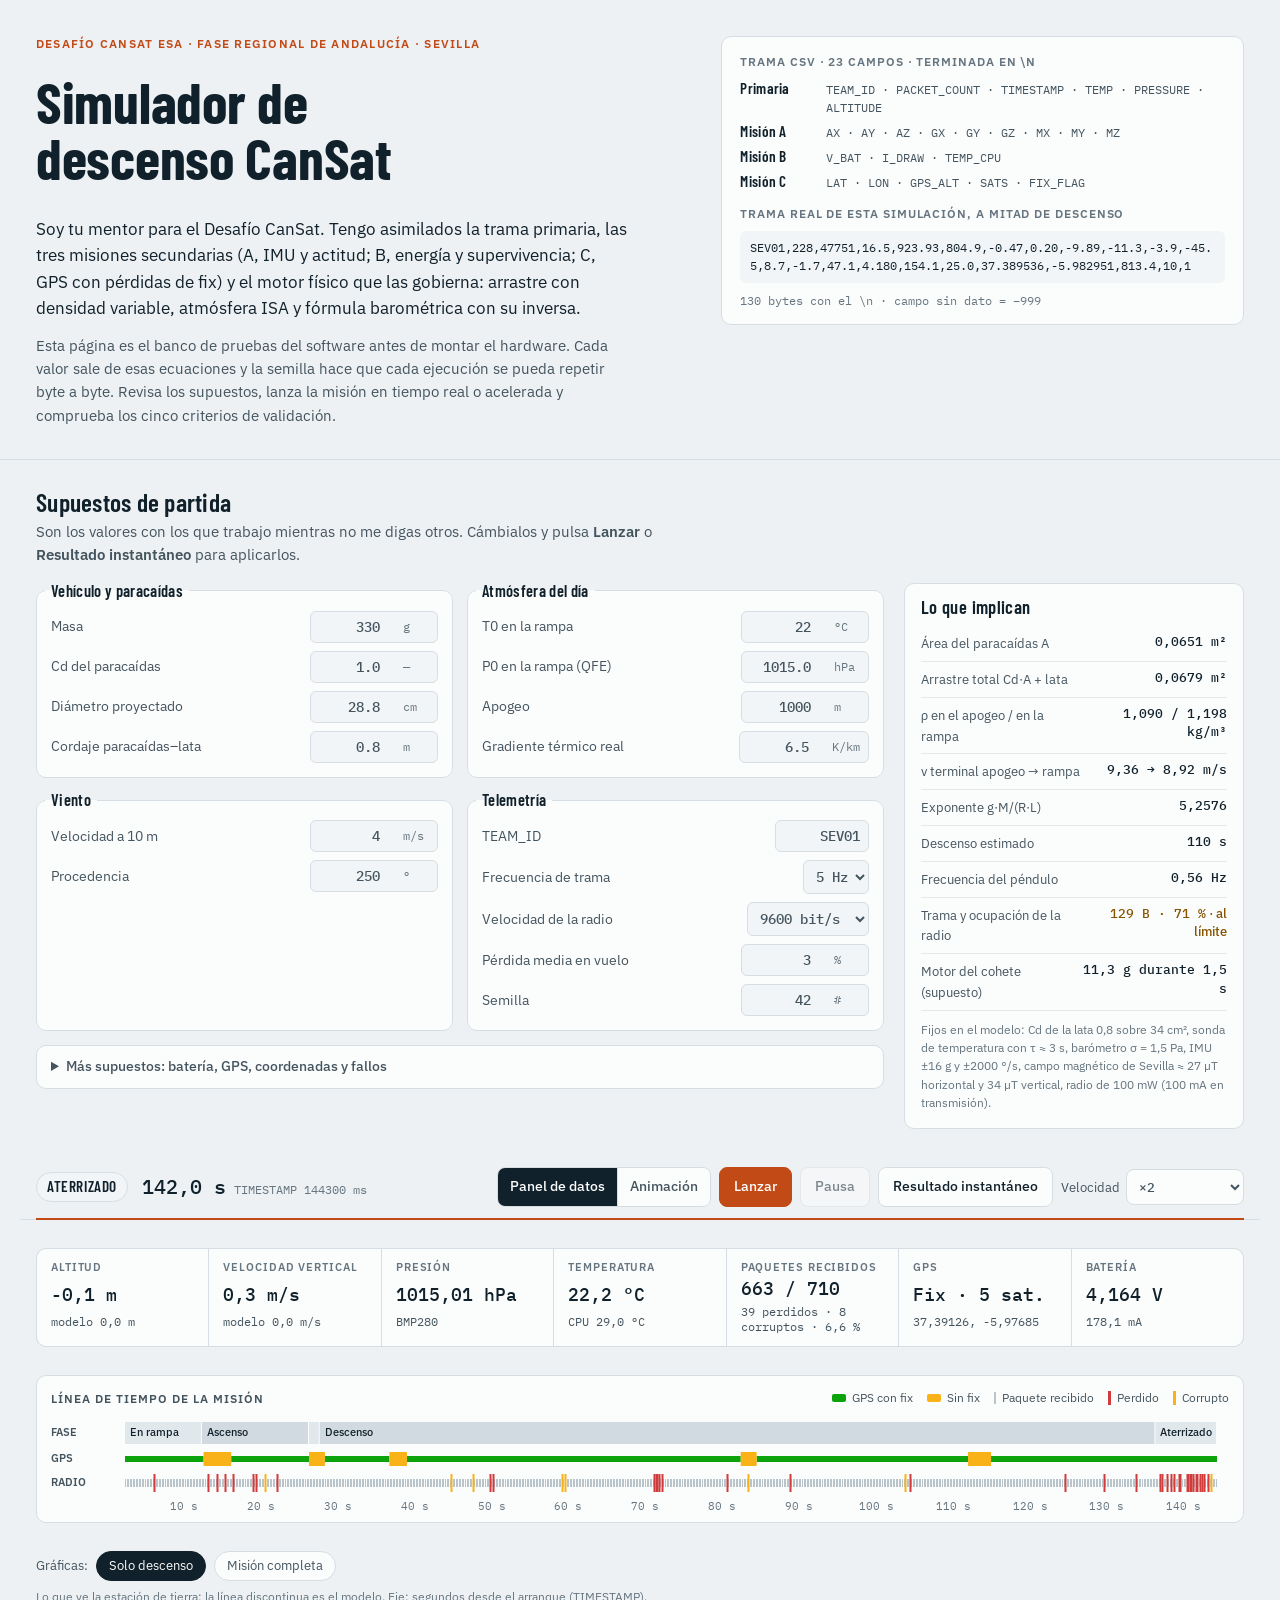
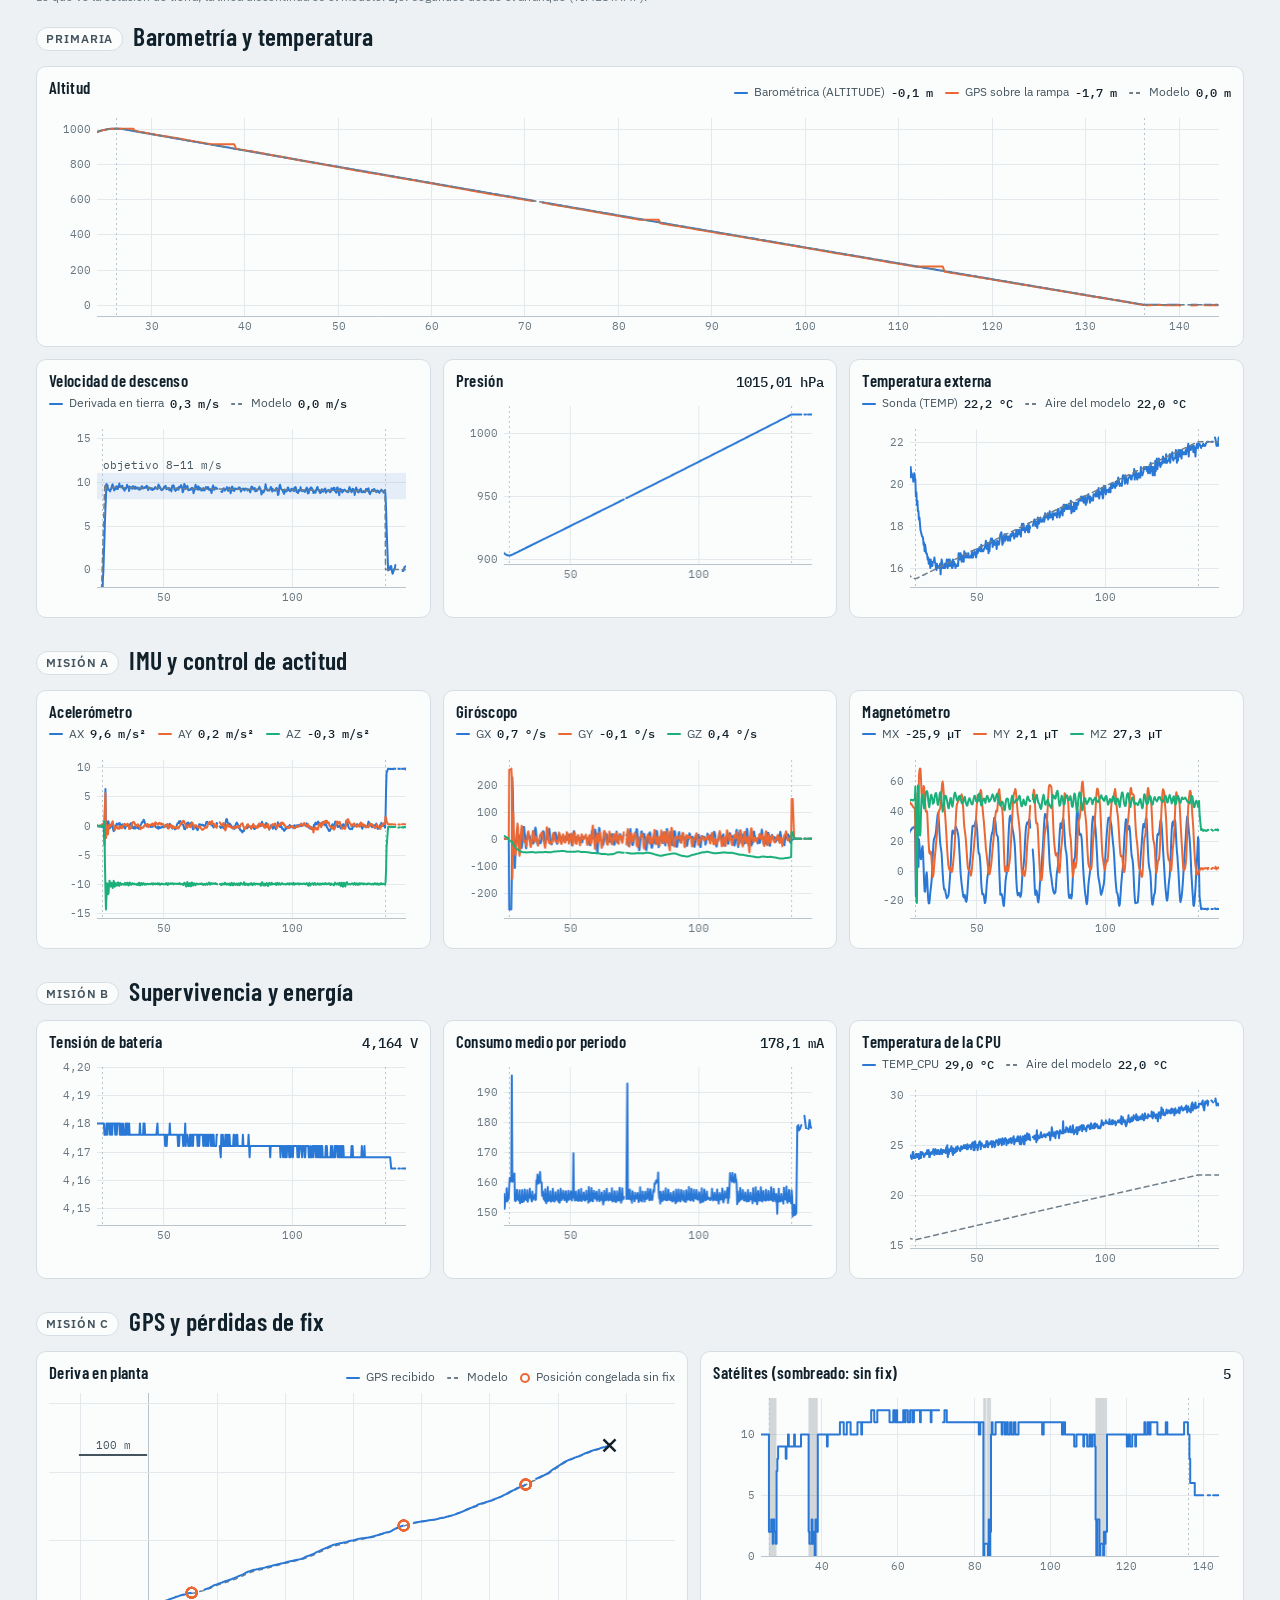
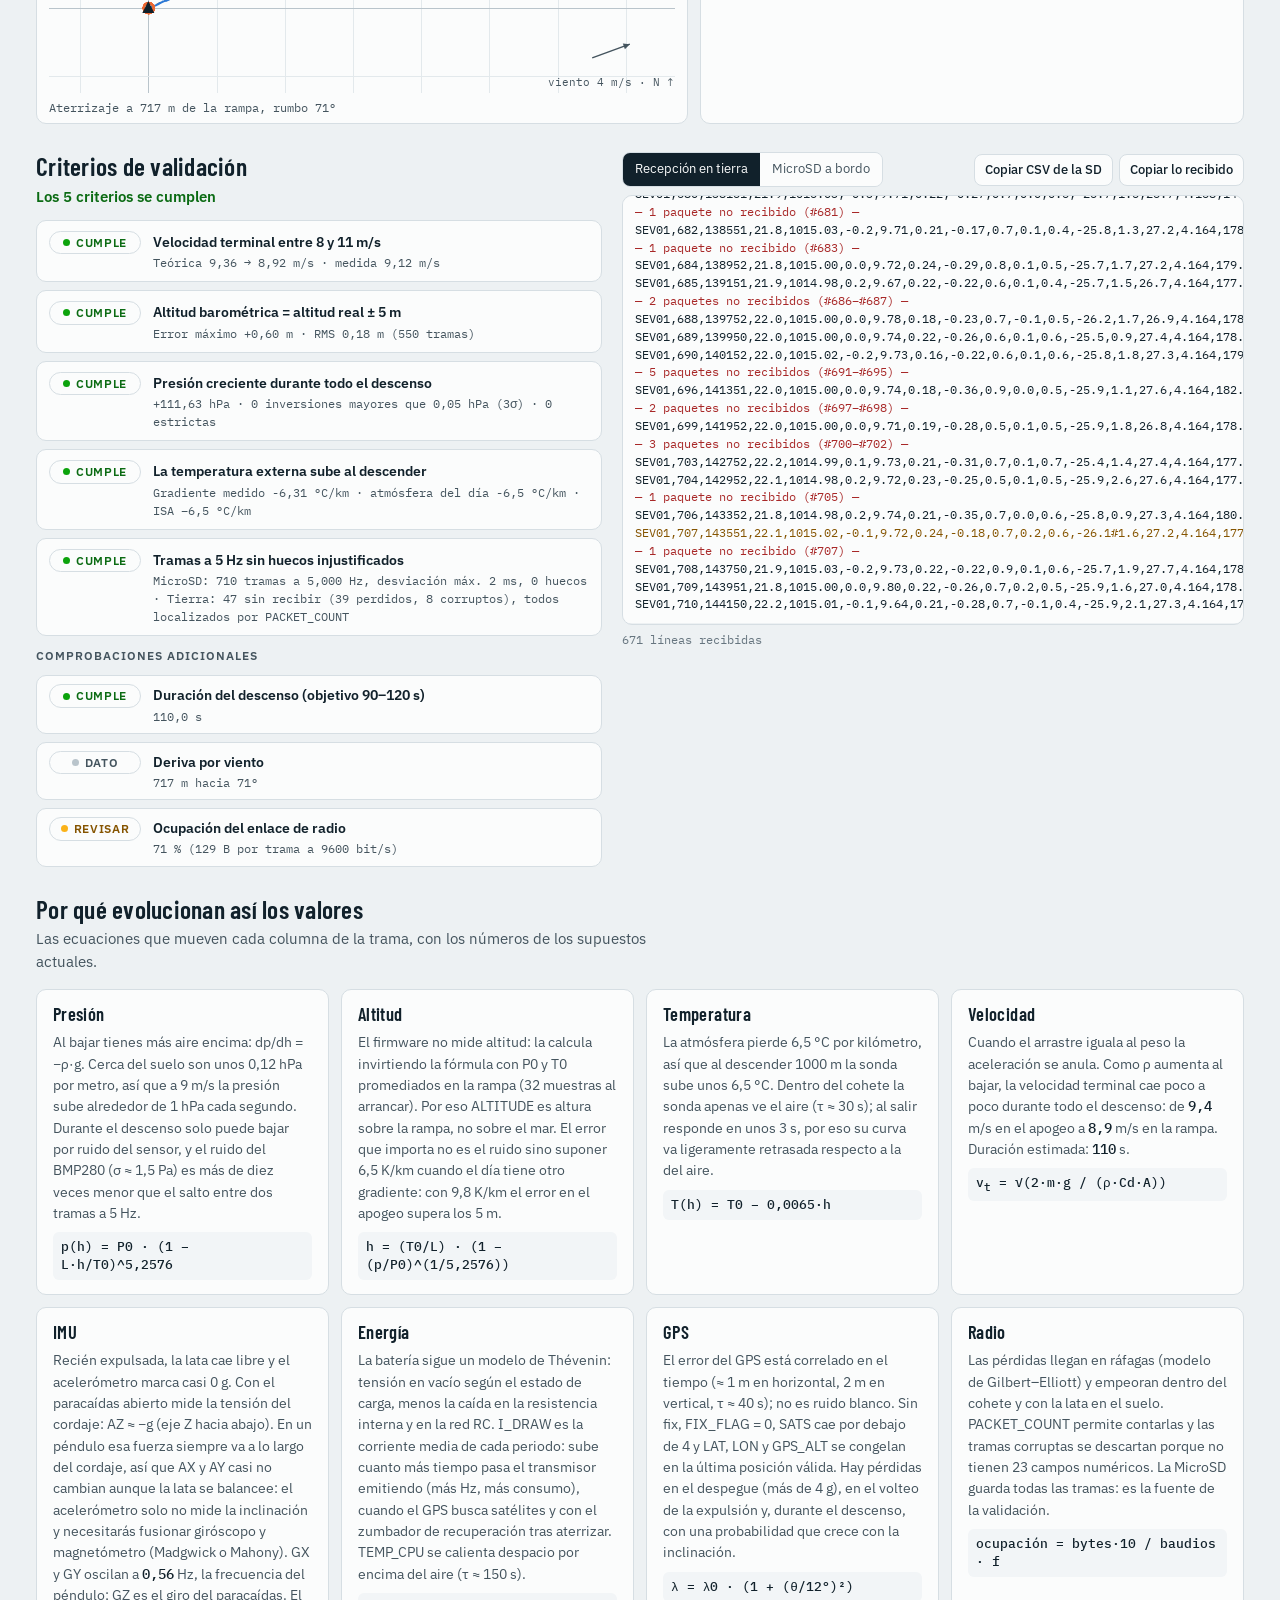
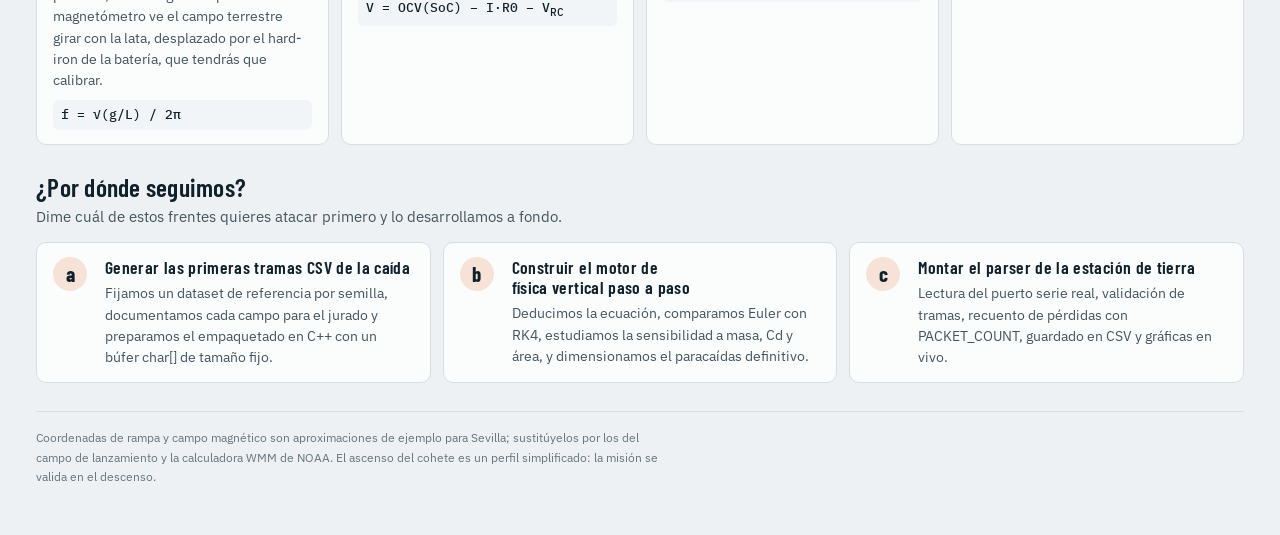
==== commit 11f931df: "Vista de animación del vuelo con datos en vivo Opción «Animación» en la barra de control: vista late" ====
--- a/simulador/index.html
+++ b/simulador/index.html
@@ -112,14 +112,19 @@
         <span class="clock"><span id="live-dot" class="live-dot" hidden></span><b id="k-time">0,0 s</b><small id="k-ts">TIMESTAMP 2350 ms</small></span>
       </div>
       <div class="cb-actions">
+        <div class="seg" role="group" aria-label="Vista">
+          <button type="button" data-mode="panel" aria-pressed="true">Panel de datos</button>
+          <button type="button" data-mode="anim" aria-pressed="false">Animación</button>
+        </div>
         <button type="button" id="btn-launch" class="btn btn-primary">Lanzar</button>
         <button type="button" id="btn-pause" class="btn" aria-pressed="false" disabled>Pausa</button>
         <button type="button" id="btn-instant" class="btn">Resultado instantáneo</button>
         <label class="speed" for="speed">Velocidad
           <select id="speed">
+            <option value="0.5">×0,5 lenta</option>
             <option value="1">×1 real</option>
-            <option value="2">×2</option>
-            <option value="5" selected>×5</option>
+            <option value="2" selected>×2</option>
+            <option value="5">×5</option>
             <option value="10">×10</option>
             <option value="20">×20</option>
           </select>
@@ -129,6 +134,44 @@
       <div class="progress" id="progress" aria-hidden="true"></div>
     </div>
   </div>
+
+  <section class="anim" id="anim" aria-labelledby="anim-title" hidden>
+    <div class="anim-stage">
+      <h2 id="anim-title" class="sr-only">Animación del vuelo</h2>
+      <canvas id="cv-scene" class="cv-scene" role="img" aria-label="Vista lateral del vuelo: ascenso del cohete, expulsión del CanSat y descenso en paracaídas con el viento"></canvas>
+      <button type="button" id="anim-play" class="btn btn-primary anim-play">Ver el vuelo</button>
+      <p class="anim-note">Vista lateral en la dirección del viento. Altura y distancia van a la misma escala; cohete, lata y paracaídas están agrandados. Los puntos rojos son paquetes que no llegaron a tierra. La bajada del cohete con su paracaídas es ilustrativa.</p>
+    </div>
+    <aside class="anim-data" aria-label="Datos en vivo">
+      <div class="ad-head">
+        <span class="phase-pill" id="a-phase" data-phase="PAD">En rampa</span>
+        <b id="a-tplus" class="ad-clock">T−10,0 s</b>
+      </div>
+      <h3 class="h-small">Estado real (modelo)</h3>
+      <dl class="ad-list">
+        <div><dt>Altura sobre la rampa</dt><dd id="a-h">—</dd></div>
+        <div><dt>Velocidad vertical</dt><dd id="a-v">—</dd></div>
+        <div><dt>Aceleración sentida</dt><dd id="a-g">—</dd></div>
+        <div><dt>Inclinación de la lata</dt><dd id="a-tilt">—</dd></div>
+        <div><dt>Paracaídas</dt><dd id="a-chute">—</dd></div>
+        <div><dt>Distancia a la rampa</dt><dd id="a-dist">—</dd></div>
+      </dl>
+      <h3 class="h-small">Última trama recibida</h3>
+      <dl class="ad-list">
+        <div><dt>Paquete</dt><dd><span id="a-pkt">—</span><small id="a-pkt-sub"></small></dd></div>
+        <div><dt>ALTITUDE</dt><dd id="a-alt">—</dd></div>
+        <div><dt>PRESSURE</dt><dd id="a-pres">—</dd></div>
+        <div><dt>TEMP</dt><dd id="a-temp">—</dd></div>
+        <div><dt>AZ</dt><dd id="a-az">—</dd></div>
+        <div><dt>GZ</dt><dd id="a-gz">—</dd></div>
+        <div><dt>Batería</dt><dd id="a-bat">—</dd></div>
+        <div><dt>GPS</dt><dd id="a-gps" data-state="ok">—</dd></div>
+      </dl>
+      <p class="ad-frame" id="a-frame">—</p>
+      <h3 class="h-small">Eventos</h3>
+      <ol class="ad-events" id="a-events"></ol>
+    </aside>
+  </section>
 
   <section class="kpis" aria-label="Lectura actual en la estación de tierra">
     <div class="kpi"><span class="k-label">Altitud</span><b id="k-alt">—</b><small id="k-alt-sub"></small></div>
--- a/simulador/estilos.css
+++ b/simulador/estilos.css
@@ -27,6 +27,15 @@
   --bad-ink: #a82828;
   --seg-1: #e1e8ec;
   --seg-2: #d0dae0;
+  --sky-top: #b3d1ea;     /* escena de la animación */
+  --sky-bot: #e5eff6;
+  --sky-grid: rgba(17, 33, 43, 0.08);
+  --hill: #c3d1b0;
+  --ground: #a8bb8f;
+  --streak: rgba(17, 33, 43, 0.22);
+  --smoke: #8a969e;
+  --rocket: #f7f8f8;
+  --can: #8c9ba5;
   --font-display: "Barlow Condensed", "Arial Narrow", "Roboto Condensed", system-ui, sans-serif;
   --font-body: "IBM Plex Sans", system-ui, -apple-system, "Segoe UI", Roboto, sans-serif;
   --font-mono: "IBM Plex Mono", ui-monospace, "SFMono-Regular", Menlo, Consolas, monospace;
@@ -60,6 +69,15 @@
     --bad-ink: #f07a7a;
     --seg-1: #1c2830;
     --seg-2: #26353e;
+    --sky-top: #07121b;
+    --sky-bot: #163040;
+    --sky-grid: rgba(229, 236, 239, 0.07);
+    --hill: #1b2a22;
+    --ground: #24342a;
+    --streak: rgba(229, 236, 239, 0.25);
+    --smoke: #6d7a83;
+    --rocket: #dfe6ea;
+    --can: #b6c3cb;
     color-scheme: dark;
   }
 }
@@ -87,6 +105,15 @@
   --bad-ink: #f07a7a;
   --seg-1: #1c2830;
   --seg-2: #26353e;
+  --sky-top: #07121b;
+  --sky-bot: #163040;
+  --sky-grid: rgba(229, 236, 239, 0.07);
+  --hill: #1b2a22;
+  --ground: #24342a;
+  --streak: rgba(229, 236, 239, 0.25);
+  --smoke: #6d7a83;
+  --rocket: #dfe6ea;
+  --can: #b6c3cb;
   color-scheme: dark;
 }
 
@@ -387,6 +414,97 @@
   height: 2px;
   background: linear-gradient(to right, var(--accent) var(--p, 0%), transparent var(--p, 0%));
 }
+
+/* ───────── Selector de vista ───────── */
+.seg { display: inline-flex; border: 1px solid var(--line); border-radius: 8px; overflow: hidden; }
+.seg button {
+  border: 0;
+  background: var(--panel);
+  padding: 8px 12px;
+  font-size: 0.86rem;
+  font-weight: 500;
+  color: var(--ink-2);
+  cursor: pointer;
+}
+.seg button + button { border-left: 1px solid var(--line); }
+.seg button[aria-pressed="true"] { background: var(--ink); color: var(--panel); }
+
+/* ───────── Animación del vuelo ───────── */
+.anim {
+  display: grid;
+  grid-template-columns: minmax(0, 1fr) 300px;
+  gap: 12px;
+  align-items: start;
+  scroll-margin-top: 96px;
+}
+.anim-stage {
+  position: relative;
+  background: var(--panel);
+  border: 1px solid var(--line);
+  border-radius: var(--radius);
+  overflow: hidden;
+  min-width: 0;
+}
+.cv-scene { display: block; width: 100%; height: 560px; touch-action: pan-y; }
+.anim-play {
+  position: absolute;
+  left: 50%;
+  top: 42%;
+  transform: translate(-50%, -50%);
+  padding: 10px 20px;
+  font-size: 0.95rem;
+  box-shadow: 0 2px 10px rgba(0, 0, 0, 0.18);
+}
+.anim-note {
+  font-size: 0.76rem;
+  color: var(--muted);
+  padding: 8px 12px 10px;
+  border-top: 1px solid var(--line);
+}
+.anim-data {
+  background: var(--panel);
+  border: 1px solid var(--line);
+  border-radius: var(--radius);
+  padding: 12px 14px 14px;
+  display: grid;
+  gap: 8px;
+  min-width: 0;
+}
+.ad-head { display: flex; align-items: center; justify-content: space-between; gap: 8px; }
+.ad-clock { font: 500 1.35rem/1 var(--font-mono); font-variant-numeric: tabular-nums; }
+.anim-data .h-small { margin-top: 6px; }
+.ad-list { margin: 0; display: grid; }
+.ad-list div {
+  display: flex;
+  justify-content: space-between;
+  align-items: baseline;
+  gap: 10px;
+  padding: 5px 0;
+  border-bottom: 1px solid var(--grid);
+  font-size: 0.82rem;
+}
+.ad-list dt { color: var(--ink-2); }
+.ad-list dd {
+  margin: 0;
+  font: 500 0.82rem/1.35 var(--font-mono);
+  text-align: right;
+  font-variant-numeric: tabular-nums;
+  display: grid;
+  justify-items: end;
+}
+.ad-list dd small { font: 400 0.7rem/1.3 var(--font-mono); color: var(--muted); }
+#a-gps[data-state="warn"] { color: var(--warn-ink); }
+.ad-frame {
+  font: 400 0.68rem/1.45 var(--font-mono);
+  background: var(--panel-2);
+  border-radius: 6px;
+  padding: 6px 8px;
+  overflow-wrap: anywhere;
+  color: var(--ink-2);
+}
+.ad-events { list-style: none; margin: 0; padding: 0; display: grid; gap: 3px; font-size: 0.8rem; }
+.ad-events li { display: grid; grid-template-columns: 74px minmax(0, 1fr); gap: 8px; }
+.ad-events b { font: 500 0.78rem/1.4 var(--font-mono); font-variant-numeric: tabular-nums; }
 
 /* ───────── KPIs ───────── */
 .kpis {
@@ -644,7 +762,8 @@
   .phys-grid { grid-template-columns: repeat(2, minmax(0, 1fr)); }
 }
 @media (max-width: 900px) {
-  .brief-inner, .params-grid, .split { grid-template-columns: minmax(0, 1fr); }
+  .brief-inner, .params-grid, .split, .anim { grid-template-columns: minmax(0, 1fr); }
+  .cv-scene { height: 460px; }
   .charts, .charts-3, .charts-gps { grid-template-columns: minmax(0, 1fr); }
   .next-list { grid-template-columns: minmax(0, 1fr); }
 }
@@ -657,6 +776,8 @@
   .clock small { display: none; }
   .btn { padding: 7px 11px; }
   .log { height: 340px; }
+  .cv-scene { height: 420px; }
+  .seg button { padding: 7px 10px; }
 }
 @media (prefers-reduced-motion: reduce) {
   .live-dot { animation: none; }
